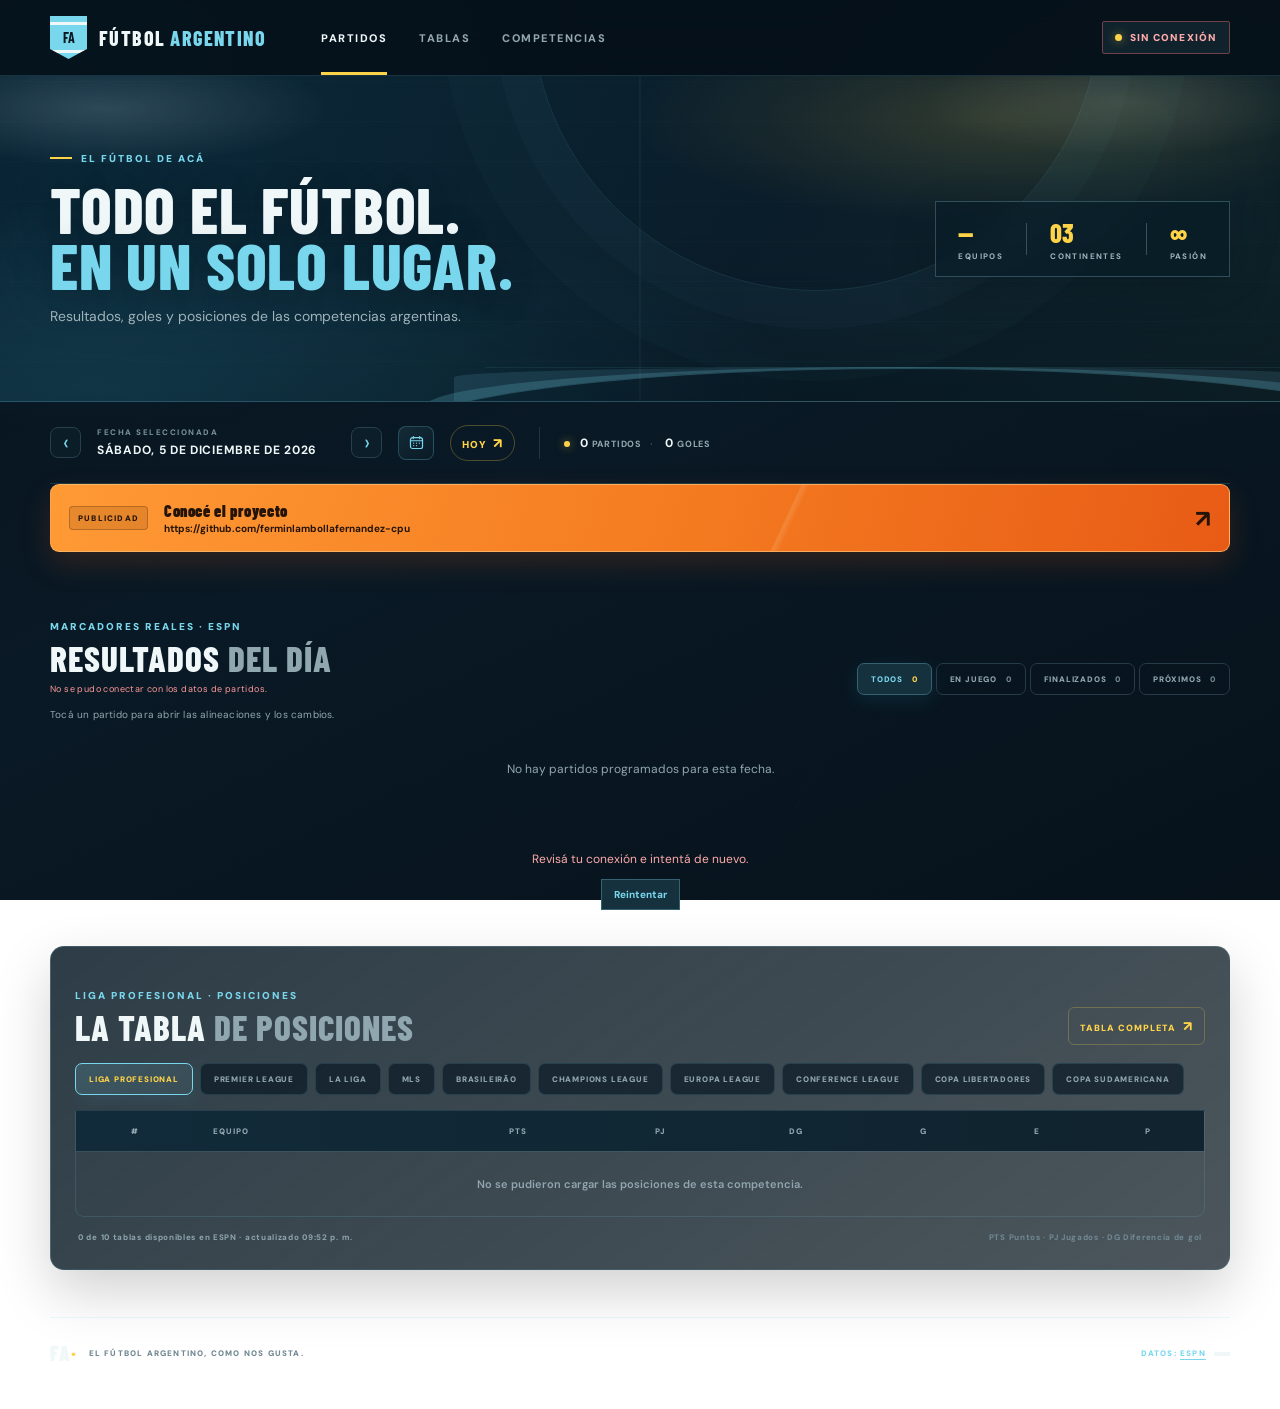
==== resultados-argentinos/index.html @ efbe7515 "Actualizar caché de las calificaciones" ====
<!doctype html>
<html lang="es">
<head>
  <meta charset="utf-8">
  <meta name="viewport" content="width=device-width, initial-scale=1">
  <meta name="theme-color" content="#07131d">
  <title>Fútbol Argentino — Resultados y tablas</title>
  <link rel="preconnect" href="https://fonts.googleapis.com">
  <link rel="preconnect" href="https://fonts.gstatic.com" crossorigin>
  <link href="https://fonts.googleapis.com/css2?family=Barlow+Condensed:wght@600;700;800;900&family=DM+Sans:wght@400;500;600;700;800&display=swap" rel="stylesheet">
  <link rel="stylesheet" href="style.css?v=player-names-changes-20261026">
</head>
<body>
  <header class="topbar">
    <a class="brand" href="#inicio" aria-label="Fútbol Argentino, inicio">
      <span class="brand-mark"><i></i><b>FA</b><i></i></span>
      <span class="brand-name">FÚTBOL<span>ARGENTINO</span></span>
    </a>
    <nav class="main-nav" aria-label="Navegación principal">
      <a class="nav-link active" href="#resultados">PARTIDOS</a>
      <a class="nav-link" href="#tablas">TABLAS</a>
      <a class="nav-link" href="#ligas">COMPETENCIAS</a>
    </nav>
    <div class="live-pill"><span class="live-dot"></span> CARGANDO DATOS</div>
  </header>

  <main id="inicio">
    <section class="hero">
      <div class="hero-copy">
        <div class="eyebrow"><span class="eyebrow-line"></span> EL FÚTBOL DE ACÁ</div>
        <h1>Todo el fútbol.<br><em>En un solo lugar.</em></h1>
        <p>Resultados, goles y posiciones de las competencias argentinas.</p>
      </div>
      <div class="hero-stats">
        <div><strong id="teamCount">—</strong><span>EQUIPOS</span></div><i></i><div><strong>03</strong><span>CONTINENTES</span></div><i></i><div><strong>∞</strong><span>PASIÓN</span></div>
      </div>
      <div class="hero-sun"></div>
    </section>

    <div class="content-wrap">
      <section class="datebar" aria-label="Elegir fecha">
        <button class="date-arrow" id="prevDate" aria-label="Día anterior">‹</button>
        <div class="date-center"><span class="date-label">FECHA SELECCIONADA</span><strong id="selectedDate">SÁBADO, 24 DE OCTUBRE</strong></div>
        <button class="date-arrow" id="nextDate" aria-label="Día siguiente">›</button>
        <label class="calendar-control" title="Elegir una fecha">
          <svg viewBox="0 0 24 24" aria-hidden="true"><rect x="3.5" y="5" width="17" height="15.5" rx="3"></rect><path d="M7.5 3.5v3M16.5 3.5v3M3.5 9.5h17"></path><path d="M8 13h.01M12 13h.01M16 13h.01M8 16.5h.01M12 16.5h.01"></path></svg>
          <input id="datePicker" type="date" aria-label="Ir a una fecha">
        </label>
        <button class="today-button" id="todayButton">HOY <span>↗</span></button>
        <div class="date-divider"></div>
        <div class="date-summary"><span class="live-dot"></span><strong id="dayMatches">—</strong> PARTIDOS <span class="summary-sep">·</span> <strong id="dayGoals">—</strong> GOLES</div>
      </section>

      <a class="github-ad" href="https://github.com/ferminlambollafernandez-cpu" target="_blank" rel="noopener noreferrer" aria-label="Visitar GitHub de ferminlambollafernandez-cpu">
        <span class="github-ad-label">PUBLICIDAD</span>
        <span class="github-ad-copy"><strong>Conocé el proyecto</strong><span>https://github.com/ferminlambollafernandez-cpu</span></span>
        <span class="github-ad-arrow" aria-hidden="true">↗</span>
      </a>

      <section id="resultados" class="section-block">
        <div class="section-heading">
          <div><span class="section-kicker" id="competitionLabel">MARCADORES REALES · ESPN</span><h2>RESULTADOS <span>DEL DÍA</span></h2><span class="feed-status" id="feedStatus" role="status">Conectando con ESPN…</span></div>
          <div class="filter-tabs" role="group" aria-label="Filtrar partidos">
            <button class="filter active" data-filter="all">TODOS <span>0</span></button>
            <button class="filter" data-filter="live">EN JUEGO <span>0</span></button>
            <button class="filter" data-filter="finished">FINALIZADOS <span>0</span></button>
            <button class="filter" data-filter="upcoming">PRÓXIMOS <span>0</span></button>
          </div>
        </div>
        <p class="match-hint">Tocá un partido para abrir las alineaciones y los cambios.</p>
        <div class="match-list" id="matchList" aria-live="polite"><div class="empty-state">Cargando partidos…</div></div>
      </section>

      <section class="table-section" id="tablas">
        <div class="table-title-row">
          <div><span class="section-kicker" id="tableCompetition">POSICIONES ACTUALES</span><h2>LA TABLA <span>DE POSICIONES</span></h2></div>
          <a class="all-table-link" href="#tablaCompleta">TABLA COMPLETA <span>↗</span></a>
        </div>
        <div class="standings-competitions" id="standingsCompetitions" role="tablist" aria-label="Elegir competencia"></div>
        <div class="table-tabs" id="standingsTabs" role="tablist" aria-label="Tabla de posiciones"></div>
        <div class="table-scroll" id="tablaCompleta">
          <table>
            <thead><tr><th class="position-col">#</th><th class="club-col">EQUIPO</th><th>PTS</th><th>PJ</th><th>DG</th><th>G</th><th>E</th><th>P</th></tr></thead>
            <tbody id="standingsBody"></tbody>
          </table>
        </div>
        <div class="table-legend"><span id="tableStatus">Cargando tabla…</span><span>PTS Puntos · PJ Jugados · DG Diferencia de gol</span></div>
      </section>
      <footer><span class="footer-brand">FA<span>·</span></span><span>EL FÚTBOL ARGENTINO, COMO NOS GUSTA.</span><span class="footer-right">DATOS: <a href="https://www.espn.com/soccer/" target="_blank" rel="noopener">ESPN</a> <i></i></span></footer>
    </div>
  </main>
  <script src="app.js?v=player-rating-one-decimal-20261026"></script>
</body>
</html>
---- resultados-argentinos/style.css ----
:root{--navy:#07131d;--panel:#0e1d29;--panel2:#102332;--line:#203544;--sky:#79d7ed;--blue:#30b4d4;--yellow:#ffd348;--white:#eff7f8;--muted:#91a6af;--green:#9de05e}
*{box-sizing:border-box}html{scroll-behavior:smooth}body{margin:0;background:var(--navy);color:var(--white);font-family:'DM Sans',sans-serif;font-size:14px}button,a{font:inherit}button{color:inherit}.topbar{height:76px;padding:0 max(calc((100vw - 1180px)/2),32px);display:flex;align-items:center;gap:55px;border-bottom:1px solid rgba(166,219,230,.13);background:#081720;position:sticky;top:0;z-index:10}.brand{display:flex;align-items:center;gap:12px;text-decoration:none;color:inherit}.brand-mark{width:37px;height:43px;display:flex;flex-direction:column;align-items:center;justify-content:space-evenly;clip-path:polygon(0 0,100% 0,100% 77%,50% 100%,0 77%);background:var(--sky);color:#081720;font-family:'Barlow Condensed',sans-serif;font-size:14px;font-weight:900}.brand-mark i{height:3px;width:100%;background:var(--white)}.brand-mark b{line-height:12px}.brand-name{font-family:'Barlow Condensed',sans-serif;font-weight:800;font-size:20px;letter-spacing:1.4px}.brand-name span{color:var(--sky);margin-left:5px}.main-nav{display:flex;height:100%;align-items:stretch;gap:32px}.nav-link{display:flex;align-items:center;text-decoration:none;color:#94a7af;font-weight:800;font-size:11px;letter-spacing:1.5px;position:relative}.nav-link.active,.nav-link:hover{color:var(--white)}.nav-link.active:after{content:"";position:absolute;bottom:0;left:0;right:0;height:3px;background:var(--yellow)}.live-pill{margin-left:auto;border:1px solid #344959;background:#10232d;padding:9px 12px;border-radius:2px;font-size:10px;font-weight:900;letter-spacing:1.1px;color:#d9e5e8;cursor:pointer;display:flex;gap:8px;align-items:center}.live-pill[aria-pressed=true]{border-color:var(--yellow);color:var(--yellow)}.live-dot{width:7px;height:7px;display:inline-block;border-radius:50%;background:var(--yellow);box-shadow:0 0 10px #ffd34888;animation:pulse 1.8s infinite}@keyframes pulse{50%{opacity:.45}}
.hero{min-height:294px;padding:52px max(calc((100vw - 1180px)/2),32px);position:relative;overflow:hidden;background:linear-gradient(103deg,#0c2635 0%,#0a1b27 59%,#112c35 100%);display:flex;align-items:center;justify-content:space-between;border-bottom:1px solid #1c3947}.hero:before{content:"";position:absolute;inset:0;background:repeating-linear-gradient(0deg,transparent 0 45px,rgba(137,206,220,.035) 46px),linear-gradient(90deg,transparent 68%,rgba(95,191,213,.06) 68.1%,transparent 68.3%);pointer-events:none}.hero-copy,.hero-stats{position:relative;z-index:1}.eyebrow,.section-kicker{font-size:10px;font-weight:900;letter-spacing:2px;color:var(--sky)}.eyebrow{display:flex;align-items:center;gap:9px}.eyebrow-line{height:2px;width:22px;background:var(--yellow)}h1{font-family:'Barlow Condensed',sans-serif;text-transform:uppercase;letter-spacing:.5px;line-height:.88;margin:16px 0 14px;font-size:58px;font-weight:800}h1 em{font-style:normal;color:var(--sky)}.hero-copy p{color:#9fb2ba;margin:0;font-size:13px}.hero-stats{display:flex;align-items:center;gap:23px;padding:15px 22px;border:1px solid #36515d;background:#0b202a99}.hero-stats div{display:flex;flex-direction:column;gap:3px}.hero-stats strong{font:800 26px 'Barlow Condensed',sans-serif;color:var(--yellow)}.hero-stats span{font-size:8px;letter-spacing:1.4px;color:#9db2bb;font-weight:800}.hero-stats>i{height:32px;width:1px;background:#37505a}.hero-sun{position:absolute;border:1px solid #6dc4d022;border-radius:50%;width:470px;height:470px;right:22%;top:-296px;box-shadow:0 0 0 30px #6dc4d008,0 0 0 75px #6dc4d006}
.content-wrap{max-width:1180px;margin:0 auto;padding:0 0 20px}.datebar{height:82px;display:flex;align-items:center;border-bottom:1px solid var(--line);gap:16px}.date-arrow{border:1px solid #28404d;background:#0d202a;width:31px;height:31px;color:var(--sky);font-size:22px;line-height:20px;cursor:pointer}.date-center{display:flex;flex-direction:column;gap:5px;min-width:238px}.date-label{font-size:8px;color:#78919b;letter-spacing:1.5px;font-weight:800}.date-center strong{font-size:12px;letter-spacing:.7px}.today-button{border:0;color:var(--yellow);background:transparent;font-size:10px;font-weight:900;letter-spacing:1px;cursor:pointer}.today-button span{font-size:14px;margin-left:3px}.date-divider{height:32px;width:1px;background:var(--line);margin:0 8px}.date-summary{font-size:9px;color:#91a6af;letter-spacing:.8px;font-weight:800}.date-summary strong{color:var(--white);font-size:12px;margin-left:5px}.date-summary .live-dot{width:6px;height:6px;margin-right:5px}.summary-sep{color:#45606b;margin:0 5px}.section-block{padding-top:40px}.section-heading,.table-title-row{display:flex;align-items:flex-end;justify-content:space-between;margin-bottom:22px}.section-heading h2,.table-title-row h2{font:800 31px/.95 'Barlow Condensed',sans-serif;letter-spacing:.6px;margin:8px 0 0}.section-heading h2 span,.table-title-row h2 span{color:#91a7b0}.filter-tabs{display:flex;gap:4px}.filter{border:1px solid #263b47;background:transparent;color:#91a6af;padding:9px 11px;font-size:8px;font-weight:900;letter-spacing:.8px;cursor:pointer}.filter span{margin-left:6px;color:#718792}.filter.active{background:#15313e;border-color:#356171;color:var(--sky)}.filter.active span{color:var(--yellow)}.league-heading{height:57px;padding:0 18px;background:#12303c;border:1px solid #234b59;display:flex;align-items:center;gap:12px}.league-icon{font-size:20px}.league-heading div{display:flex;flex-direction:column;gap:3px}.league-heading strong{font:800 16px 'Barlow Condensed',sans-serif;letter-spacing:1.4px}.league-heading small{font-size:8px;color:#98b2bb;letter-spacing:1px;font-weight:800}.league-heading>a,.all-table-link{margin-left:auto;text-decoration:none;color:var(--yellow);font-size:9px;font-weight:900;letter-spacing:1px}.league-heading>a span,.all-table-link span{font-size:14px;margin-left:4px}.match-list{border:1px solid var(--line);border-top:0}.match-row{min-height:83px;background:#0c1b25;display:grid;grid-template-columns:104px 1fr 94px 1fr 145px;align-items:center;border-top:1px solid #1c303c;padding:0 20px;transition:background .2s}.match-row:first-child{border-top:0}.match-row:hover{background:#112531}.match-row[hidden]{display:none}.match-time{font-size:9px;letter-spacing:1px;font-weight:900;color:#9aadb4}.match-time.finished{color:var(--yellow)}.match-state{display:flex;align-items:center;gap:7px}.match-state .live-dot{width:6px;height:6px}.team{display:flex;align-items:center;gap:11px;font-weight:700;font-size:14px}.team.home{justify-content:flex-end}.team.away{justify-content:flex-start}.team-name{white-space:nowrap}.crest{--crest:#4ba6ce;width:30px;height:32px;flex:0 0 30px;display:grid;place-items:center;clip-path:polygon(8% 0,92% 0,100% 73%,50% 100%,0 73%);background:var(--crest);color:white;font:900 10px 'Barlow Condensed',sans-serif;text-shadow:0 1px 2px #0008;border:0}.score{display:flex;justify-content:center;align-items:center;gap:9px;font:800 22px 'Barlow Condensed',sans-serif;white-space:nowrap}.score .dash{font-size:16px;color:#75909b}.goals{display:flex;justify-content:space-between;gap:10px;grid-column:2/5;margin-top:-17px;padding:0 38px;color:#91a7b0;font-size:10px}.goals span{max-width:48%;white-space:nowrap;overflow:hidden;text-overflow:ellipsis}.goals span:last-child{text-align:right}.goals b{color:var(--yellow);margin-right:4px}.match-row{grid-template-rows:52px 20px}.match-time{grid-row:1/3}.team.home,.score,.team.away{grid-row:1}.goals{grid-row:2}.table-section{padding-top:53px}.table-title-row{margin-bottom:18px}.table-title-row h2{font-size:31px}.table-tabs{display:flex;border-bottom:1px solid #28404b;margin-bottom:0}.table-tab{border:0;border-bottom:2px solid transparent;background:transparent;padding:13px 20px 12px;color:#8ea4ad;font-size:9px;font-weight:900;letter-spacing:1.2px;cursor:pointer}.table-tab.active{color:var(--yellow);border-color:var(--yellow)}.table-scroll{overflow-x:auto;border:1px solid var(--line);border-top:0}table{border-collapse:collapse;width:100%;min-width:620px}thead{background:#112431}th{font-size:8px;color:#91a5ae;letter-spacing:1px;text-align:center;padding:13px 12px;font-weight:900}th.club-col{text-align:left;padding-left:18px}td{height:44px;border-top:1px solid #1b303b;text-align:center;color:#9cb0b8;font-size:11px;font-weight:600}td.position{width:43px;font:800 14px 'Barlow Condensed',sans-serif;color:#0b1a20;background:var(--sky)}tr:nth-child(n+5) td.position{background:#183340;color:var(--sky)}td.club{text-align:left;color:var(--white);font-size:12px;font-weight:700}td.points{color:var(--white);font-weight:900}.club-wrap{display:flex;align-items:center;gap:11px}.club-crest{width:25px;height:26px;clip-path:polygon(8% 0,92% 0,100% 73%,50% 100%,0 73%);display:grid;place-items:center;font:900 9px 'Barlow Condensed',sans-serif;color:white}.table-legend{padding:13px 3px 0;display:flex;justify-content:space-between;color:#718993;font-size:8px;letter-spacing:.7px;font-weight:800}.table-legend span{display:flex;align-items:center;gap:7px}.legend-blue{width:8px;height:8px;background:var(--sky);display:inline-block}footer{margin-top:47px;height:72px;border-top:1px solid var(--line);display:flex;align-items:center;gap:11px;color:#718993;font-size:8px;font-weight:900;letter-spacing:1.2px}.footer-brand{font:900 20px 'Barlow Condensed',sans-serif;color:var(--white)}.footer-brand span{color:var(--yellow)}.footer-right{margin-left:auto;color:var(--sky)}.footer-right i{display:inline-block;background:var(--white);width:16px;height:4px;margin-left:5px;vertical-align:middle}
@media(max-width:1240px){.content-wrap{margin:0 32px}.topbar{padding:0 32px}}@media(max-width:700px){.topbar{height:62px;padding:0 18px;gap:17px}.brand-name{font-size:16px}.brand-mark{width:31px;height:37px}.main-nav{gap:12px}.nav-link{font-size:8px;letter-spacing:.7px}.live-pill{font-size:0;padding:10px}.live-pill .live-dot{width:8px;height:8px}.hero{padding:38px 20px;min-height:240px}.hero-stats{display:none}h1{font-size:49px}.content-wrap{margin:0 16px}.datebar{height:70px;gap:9px}.date-center{min-width:0;flex:1}.date-center strong{font-size:10px}.date-divider{margin:0 2px}.date-summary{font-size:0}.date-summary strong{font-size:11px}.date-summary .summary-sep{font-size:10px}.date-summary .live-dot{display:none}.section-block{padding-top:30px}.section-heading,.table-title-row{align-items:flex-start;flex-direction:column;gap:15px}.section-heading h2,.table-title-row h2{font-size:28px}.filter-tabs{width:100%}.filter{flex:1;padding:9px 5px;font-size:7px}.match-row{padding:0 10px;grid-template-columns:48px minmax(0,1fr) 60px minmax(0,1fr);min-height:78px;grid-template-rows:50px 20px}.match-time{font-size:7px;letter-spacing:.2px}.team{gap:5px;font-size:10px}.team.home{grid-column:2}.score{grid-column:3;font-size:19px;gap:5px}.team.away{grid-column:4}.crest{width:25px;height:27px;flex-basis:25px;font-size:8px}.team-name{white-space:normal;line-height:1.05}.team.home .team-name{text-align:right}.goals{grid-column:2/5;padding:0 25px;font-size:8px;gap:4px}.goals span{max-width:49%}.table-section{padding-top:38px}.table-title-row{gap:13px}.all-table-link{margin-left:0}.table-tab{padding:12px 12px 10px;font-size:8px}.table-legend{line-height:1.6;gap:12px}.table-legend span:last-child{max-width:52%;text-align:right;justify-content:flex-end}footer{margin-top:35px}.footer-right{font-size:7px}}
.feed-status{display:block;color:#829aa4;font-size:9px;margin-top:8px;letter-spacing:.4px}.feed-status[data-state=ok]{color:var(--green)}.feed-status[data-state=error]{color:#ff9999}.feed-status[data-state=loading]{color:var(--sky)}.match-row.is-live{box-shadow:inset 3px 0 var(--yellow)}.team-logo{width:30px;height:30px;object-fit:contain;flex:0 0 30px}.team-logo.fallback{display:grid;place-items:center;clip-path:polygon(8% 0,92% 0,100% 73%,50% 100%,0 73%);background:#244b60;color:#fff;font:900 10px 'Barlow Condensed',sans-serif}.empty-state{padding:28px;text-align:center;color:#91a6af;font-size:12px}.empty-state.error{color:#ffaaaa}.empty-state button{margin:12px 0 0;padding:8px 12px;background:#15313e;border:1px solid #356171;color:var(--sky);font-size:10px;font-weight:800;cursor:pointer}.goal-empty{color:#637b85;font-style:italic}.footer-right a{color:inherit;text-decoration:underline;text-underline-offset:3px}.table-legend span:first-child{color:#8ea4ad}
.club-logo{width:25px;height:26px;object-fit:contain;flex:0 0 25px}.club-crest{flex:0 0 25px}.team-logo.fallback[src=""]{visibility:hidden}.live-pill.is-error{border-color:#70404b;color:#ffaaaa}.live-pill.is-loading{color:var(--sky)}.empty-table{text-align:center;padding:25px;color:#91a6af}
.match-list{display:flex;flex-direction:column;gap:16px;border:0}.competition-group{border:1px solid var(--line);background:#0c1b25}.competition-group .league-heading{border:0;border-bottom:1px solid #234b59}.competition-matches{border:0}.competition-matches .match-row{border-top:1px solid #1c303c}.competition-matches .match-row:first-child{border-top:0}.competition-matches .empty-state{padding:20px;background:#0c1b25}.club-wrap>span:last-child{white-space:nowrap}
@media(max-width:700px){.filter-tabs{display:grid;grid-template-columns:repeat(2,1fr)}.filter{font-size:8px}.feed-status{font-size:8px}.team-logo{width:24px;height:24px;flex-basis:24px}.empty-state{padding:22px 12px}}

/* Cancha nocturna: luces celestes, detalle de campo y paneles más claros */
body{background:radial-gradient(ellipse at 7% 7%,rgba(58,177,218,.17),transparent 31%),radial-gradient(ellipse at 94% 18%,rgba(255,211,72,.09),transparent 25%),linear-gradient(155deg,#07131d 0%,#091925 48%,#07121b 100%);background-attachment:fixed}
body:before{content:"";position:fixed;inset:0;z-index:0;pointer-events:none;opacity:.28;background:repeating-linear-gradient(90deg,transparent 0 79px,rgba(121,215,237,.045) 80px),linear-gradient(120deg,transparent 0 70%,rgba(121,215,237,.05) 70.1%,transparent 70.35%)}
.topbar,main{position:relative;z-index:1}.topbar{background:rgba(5,17,26,.88);backdrop-filter:blur(18px);border-bottom-color:rgba(121,215,237,.17)}
.hero{min-height:326px;background:radial-gradient(ellipse at 78% 13%,rgba(255,211,72,.15),transparent 26%),radial-gradient(ellipse at 8% 96%,rgba(72,193,225,.2),transparent 42%),linear-gradient(110deg,#0b2a3b 0%,#0a1d2a 58%,#10252c 100%);border-bottom:1px solid rgba(121,215,237,.26);box-shadow:inset 0 -80px 100px rgba(5,14,21,.3)}
.hero:before{opacity:.92;background:radial-gradient(ellipse at 8% 10%,rgba(238,250,255,.17),transparent 14%),radial-gradient(ellipse at 88% 8%,rgba(255,249,220,.12),transparent 13%),repeating-linear-gradient(0deg,transparent 0 39px,rgba(196,236,245,.035) 40px),linear-gradient(90deg,transparent 49.9%,rgba(176,224,232,.08) 50%,transparent 50.1%)}
.hero:after{content:"";position:absolute;left:31%;right:-10%;height:175px;bottom:-144px;border:1px solid rgba(121,215,237,.25);border-radius:50% 50% 0 0/38% 38% 0 0;box-shadow:0 -28px 0 -27px rgba(121,215,237,.19),0 -58px 0 -57px rgba(121,215,237,.12),0 -89px 0 -88px rgba(121,215,237,.08);pointer-events:none}
.hero-sun{right:14%;top:-355px;width:570px;height:570px;border-color:rgba(121,215,237,.12);box-shadow:0 0 0 38px rgba(121,215,237,.025),0 0 0 90px rgba(121,215,237,.018)}
h1{font-size:64px;letter-spacing:.8px;text-shadow:0 8px 38px rgba(0,0,0,.28)}.hero-copy p{font-size:14px;max-width:440px}.hero-stats{border-color:rgba(150,218,232,.26);background:rgba(8,28,39,.65);backdrop-filter:blur(12px);box-shadow:0 15px 45px rgba(0,0,0,.16)}
.datebar{border-bottom-color:rgba(121,215,237,.17)}.date-arrow{border-radius:8px;background:rgba(13,32,42,.8);transition:transform .2s,border-color .2s,background .2s}.date-arrow:hover{transform:translateY(-2px);border-color:var(--sky);background:#15313e}.today-button{border:1px solid rgba(255,211,72,.28);border-radius:20px;padding:8px 11px;transition:background .2s}.today-button:hover{background:rgba(255,211,72,.1)}
.section-block,.table-section{scroll-margin-top:90px}.section-heading,.table-title-row{margin-bottom:20px}.section-heading h2,.table-title-row h2{font-size:35px;letter-spacing:1px}.feed-status{display:flex;align-items:center;gap:6px}.filter{border-radius:7px;padding:10px 13px;transition:color .2s,border-color .2s,background .2s}.filter:hover{color:var(--white);border-color:#527383}.filter.active{box-shadow:0 5px 20px rgba(48,180,212,.12)}
.match-list{gap:18px}.competition-group{overflow:hidden;border-radius:12px;border-color:rgba(121,215,237,.17);box-shadow:0 18px 48px rgba(0,0,0,.16)}.competition-group .league-heading{height:66px;background:linear-gradient(105deg,rgba(19,55,72,.98),rgba(13,37,49,.96));border-bottom-color:rgba(121,215,237,.18);padding-inline:20px}.league-icon{width:34px;height:34px;display:grid;place-items:center;border:1px solid rgba(121,215,237,.22);border-radius:9px;background:rgba(121,215,237,.08)}.league-heading strong{font-size:17px;letter-spacing:1.5px}.league-heading small{font-size:9px;letter-spacing:1.2px}.league-heading>a{border:1px solid rgba(255,211,72,.25);padding:8px 10px;border-radius:6px;transition:background .2s}.league-heading>a:hover{background:rgba(255,211,72,.1)}
.match-row{grid-template-columns:86px minmax(0,1fr) 82px minmax(0,1fr);padding:0 22px;background:linear-gradient(100deg,rgba(12,27,37,.98),rgba(13,29,40,.96));border-top-color:rgba(121,215,237,.1);transition:background .2s,transform .2s}.match-row:hover{background:linear-gradient(100deg,#112936,#102431);transform:translateY(-1px)}.match-row.is-live{background:linear-gradient(100deg,rgba(57,49,24,.46),rgba(13,29,40,.96));box-shadow:inset 3px 0 var(--yellow)}.team{min-width:0;font-size:14px;gap:12px}.team-name{white-space:normal;line-height:1.12}.team.home .team-name{text-align:right}.team.away .team-name{text-align:left}.team-logo{filter:drop-shadow(0 3px 5px rgba(0,0,0,.35))}.score{font-size:25px;gap:10px;text-shadow:0 3px 14px rgba(0,0,0,.35)}.match-time{font-size:9px;letter-spacing:.8px}.goals{padding-inline:38px;margin-top:-15px;font-size:10px}.goals b{font-weight:900}.competition-matches .match-row{border-top-color:rgba(121,215,237,.1)}
.table-section{margin-top:8px;padding:38px 24px 27px;border:1px solid rgba(121,215,237,.15);border-radius:14px;background:linear-gradient(145deg,rgba(11,29,40,.86),rgba(7,20,29,.72));box-shadow:0 22px 55px rgba(0,0,0,.18)}.table-title-row{margin-bottom:18px}.all-table-link{border:1px solid rgba(255,211,72,.25);border-radius:6px;padding:9px 11px}.table-tabs{overflow-x:auto;scrollbar-width:none}.table-tabs::-webkit-scrollbar{display:none}.table-tab{white-space:nowrap;border-radius:7px 7px 0 0}.table-scroll{border-radius:0 0 9px 9px;border-color:rgba(121,215,237,.14);box-shadow:inset 0 1px rgba(255,255,255,.02)}thead{background:linear-gradient(90deg,#112b3a,#10232e)}th{padding-top:15px;padding-bottom:15px}.table-scroll tbody tr{transition:background .15s}.table-scroll tbody tr:hover{background:rgba(121,215,237,.055)}td{border-top-color:rgba(121,215,237,.09)}td.position{background:linear-gradient(180deg,#83dff0,#61c9df)}tr:nth-child(n+5) td.position{background:#183746}.club-logo{filter:drop-shadow(0 2px 4px rgba(0,0,0,.32))}.table-legend{padding-top:15px}footer{border-top-color:rgba(121,215,237,.15)}
.date-arrow:focus-visible,.today-button:focus-visible,.filter:focus-visible,.table-tab:focus-visible,a:focus-visible{outline:2px solid var(--yellow);outline-offset:3px}
@media(max-width:700px){.hero{min-height:262px;padding:34px 20px}.hero:after{left:10%;right:-25%;height:145px;bottom:-122px}.hero-sun{right:-35%;top:-358px;width:480px;height:480px}h1{font-size:52px}.hero-copy p{font-size:12px;max-width:310px}.section-heading h2,.table-title-row h2{font-size:30px}.match-row{grid-template-columns:43px minmax(0,1fr) 55px minmax(0,1fr);padding:0 9px;grid-template-rows:48px 22px;min-height:74px}.team{gap:5px;font-size:10px}.team-logo{width:23px;height:23px;flex-basis:23px}.score{font-size:19px;gap:4px}.match-time{font-size:7px;letter-spacing:.1px}.goals{grid-column:2/5;padding:0 8px;margin-top:-12px;font-size:8px;gap:5px}.goals>span{max-width:50%;line-height:1.1}.competition-group .league-heading{height:59px;padding-inline:11px}.league-icon{width:30px;height:30px}.league-heading strong{font-size:14px}.league-heading small{font-size:7px;letter-spacing:.7px}.league-heading>a{font-size:7px;padding:7px}.table-section{padding:25px 11px 20px;margin-inline:-3px}.table-title-row{gap:12px}.all-table-link{font-size:8px}.table-tab{padding:12px 13px 10px;font-size:8px}.table-legend{font-size:7px}.table-legend span:last-child{max-width:52%;text-align:right;justify-content:flex-end}}
@media(prefers-reduced-motion:reduce){html{scroll-behavior:auto}*,*:before,*:after{animation-duration:.01ms!important;animation-iteration-count:1!important;transition-duration:.01ms!important}}

.standings-competitions{display:flex;gap:7px;overflow-x:auto;scrollbar-width:none;padding:0 0 10px;margin-bottom:5px}
.standings-competitions::-webkit-scrollbar{display:none}
.competition-tab{flex:0 0 auto;border:1px solid rgba(121,215,237,.15);border-radius:7px;background:rgba(10,27,38,.7);padding:10px 13px;color:#91a6af;font-size:8px;font-weight:900;letter-spacing:.8px;cursor:pointer;transition:color .2s,border-color .2s,background .2s}
.competition-tab:hover{color:var(--white);border-color:rgba(121,215,237,.42)}
.competition-tab.active{background:linear-gradient(135deg,rgba(121,215,237,.16),rgba(121,215,237,.07));border-color:var(--sky);color:var(--yellow);box-shadow:0 5px 20px rgba(48,180,212,.1)}

/* Acceso rápido para saltar directamente a una fecha */
.calendar-control{position:relative;display:grid;place-items:center;width:36px;height:34px;flex:0 0 36px;border:1px solid rgba(121,215,237,.24);border-radius:8px;background:linear-gradient(145deg,rgba(121,215,237,.1),rgba(10,27,38,.9));color:var(--sky);cursor:pointer;transition:transform .2s,border-color .2s,background .2s}
.calendar-control:hover{transform:translateY(-1px);border-color:var(--yellow);background:rgba(255,211,72,.1)}
.calendar-control svg{width:17px;height:17px;fill:none;stroke:currentColor;stroke-width:1.7;stroke-linecap:round;stroke-linejoin:round}
.calendar-control input{position:absolute;inset:0;width:100%;height:100%;opacity:0;cursor:pointer}
.calendar-control:focus-within{outline:2px solid var(--yellow);outline-offset:2px}
@media(max-width:700px){.calendar-control{width:32px;height:32px;flex-basis:32px}}
/* Detalle interactivo de cada partido */
.match-hint{margin:-7px 0 12px;color:var(--muted);font-size:10px;letter-spacing:.2px}
.match-row[data-match-id]{cursor:pointer}
.match-row[data-match-id]:focus-visible{outline:2px solid var(--sky);outline-offset:-3px}
.match-row.is-selected{background:#16313d;box-shadow:inset 3px 0 var(--yellow)}
.competition-group.has-details{display:grid;grid-template-columns:minmax(0,1.7fr) minmax(320px,.85fr)}
.competition-group.has-details .league-heading{grid-column:1/-1}
.competition-group.has-details .competition-matches{min-width:0;border-right:1px solid var(--line)}
.match-details{grid-column:2;grid-row:2;min-width:0;padding:16px;background:linear-gradient(145deg,#102b39,#0b1c27 72%);border-left:1px solid rgba(121,215,237,.12)}
.detail-heading{display:flex;align-items:flex-start;justify-content:space-between;gap:10px;padding-bottom:14px;border-bottom:1px solid var(--line)}
.detail-heading>div{min-width:0}
.detail-heading>div>span{color:var(--sky);font-size:8px;font-weight:900;letter-spacing:1.2px}
.detail-heading h3{margin:5px 0 0;font-size:15px;line-height:1.25}
.detail-heading h3 b{color:var(--yellow);font-size:10px}
.detail-close{width:27px;height:27px;flex:0 0 27px;border:1px solid var(--line);border-radius:50%;background:#10232f;color:var(--muted);font-size:18px;cursor:pointer}
.detail-close:hover{color:var(--white);border-color:var(--sky)}
.detail-section{padding-top:15px}
.detail-section+.detail-section{margin-top:14px;border-top:1px solid var(--line)}
.detail-section-title{display:flex;align-items:center;justify-content:space-between;gap:8px;margin-bottom:10px}
.detail-section-title h4{margin:0;color:var(--white);font-size:9px;font-weight:900;letter-spacing:1.2px}
.detail-section-title>span{color:var(--muted);font-size:8px;font-weight:900;letter-spacing:.7px}
.detail-section-title>span.confirmed{color:var(--green)}
.lineup-teams{display:grid;grid-template-columns:1fr 1fr;gap:10px}
.lineup-side{min-width:0}
.lineup-side h5{overflow:hidden;margin:0 0 7px;color:var(--sky);font-size:9px;text-overflow:ellipsis;white-space:nowrap}
.lineup-side ol,.substitution-list{list-style:none;margin:0;padding:0}
.lineup-side li{display:flex;align-items:flex-start;gap:5px;min-height:23px;border-top:1px solid rgba(145,166,175,.1);padding:4px 0;color:var(--white);font-size:8px;line-height:1.15}
.lineup-side li>b{width:15px;flex:0 0 15px;color:var(--yellow);font-size:8px;text-align:right}
.lineup-side li>span{min-width:0;overflow:hidden;text-overflow:ellipsis;white-space:nowrap}
.lineup-side li small{display:block;overflow:hidden;color:var(--muted);font-size:7px;text-overflow:ellipsis;white-space:nowrap}
.detail-note{padding:12px;border:1px solid rgba(145,166,175,.12);background:rgba(4,15,22,.35);color:var(--muted);font-size:10px;line-height:1.5}
.substitution-list li{display:grid;grid-template-columns:48px minmax(0,1fr);gap:8px;padding:8px 0;border-top:1px solid rgba(145,166,175,.1);color:#c4d2d6;font-size:9px;line-height:1.4}
.substitution-list li b{color:var(--yellow);font-size:8px;letter-spacing:.4px}
@media(max-width:1050px){.competition-group.has-details{display:flex;flex-direction:column}.competition-group.has-details .competition-matches{border-right:0}.match-details{order:3;border-top:1px solid var(--line);border-left:0}}
@media(max-width:700px){.match-hint{font-size:9px}.match-details{padding:13px}.detail-heading h3{font-size:13px}.lineup-side li{font-size:8px}}
/* Banner promocional de GitHub */
.github-ad{position:relative;display:flex;align-items:center;gap:16px;min-height:68px;margin:0 0 24px;padding:12px 18px;overflow:hidden;border:1px solid rgba(255,190,115,.72);border-radius:9px;background:linear-gradient(105deg,#ff9a35 0%,#f47a20 55%,#e85b16 100%);box-shadow:0 12px 30px rgba(226,91,22,.18);color:#241307;text-decoration:none}
.github-ad:before{content:"";position:absolute;inset:0;pointer-events:none;background:linear-gradient(115deg,transparent 0 62%,rgba(255,236,202,.15) 62.2%,transparent 62.8%)}
.github-ad-label{position:relative;flex:0 0 auto;padding:6px 8px;border:1px solid rgba(43,23,8,.25);border-radius:4px;background:rgba(59,28,6,.12);font-size:8px;font-weight:900;letter-spacing:1.2px}
.github-ad-copy{position:relative;display:flex;min-width:0;flex-direction:column;gap:2px}
.github-ad-copy strong{font-family:'Barlow Condensed',sans-serif;font-size:16px;font-weight:900;letter-spacing:.6px}
.github-ad-copy span{overflow:hidden;font-size:10px;font-weight:700;text-overflow:ellipsis;white-space:nowrap}
.github-ad-arrow{position:relative;margin-left:auto;font-size:24px;font-weight:800}
.github-ad:hover{filter:brightness(1.06);transform:translateY(-1px)}
.github-ad:focus-visible{outline:3px solid var(--sky);outline-offset:3px}
@media(max-width:700px){.github-ad{gap:9px;min-height:58px;margin-bottom:18px;padding:10px}.github-ad-label{padding:5px;font-size:7px}.github-ad-copy strong{font-size:14px}.github-ad-copy span{font-size:8px}.github-ad-arrow{font-size:20px}}
/* Ficha de equipo: próximos partidos y plantel */
.team-profile-panel{padding:14px}
.team-profile-actions{display:flex;align-items:center;justify-content:space-between;margin-bottom:12px}
.team-profile-back{border:0;background:transparent;color:var(--sky);font-size:8px;font-weight:900;letter-spacing:1px;cursor:pointer}
.team-profile-back:hover{color:var(--yellow)}
.team-profile-identity{display:flex;align-items:center;gap:13px;padding:4px 0 17px}
.team-profile-logo,.team-profile-logo-fallback{width:48px;height:48px;flex:0 0 48px;object-fit:contain}
.team-profile-logo-fallback{display:grid;place-items:center;border-radius:12px;background:#123544;color:var(--sky);font:900 14px 'Barlow Condensed',sans-serif}
.team-profile-identity small{color:var(--sky);font-size:7px;font-weight:900;letter-spacing:1.1px}
.team-profile-identity h3{margin:4px 0 0;color:var(--white);font-size:17px;line-height:1.1}
.team-profile-tabs{display:flex;border-bottom:1px solid var(--line)}
.team-profile-tab{flex:1;border:0;border-bottom:2px solid transparent;background:transparent;padding:11px 7px 9px;color:var(--muted);font-size:8px;font-weight:900;letter-spacing:1px;cursor:pointer}
.team-profile-tab.active{border-color:var(--yellow);color:var(--yellow)}
.team-profile-tab:hover{color:var(--white)}
.team-profile-content{max-height:min(68vh,760px);overflow:auto;padding:15px 1px 2px;overscroll-behavior:contain}
.team-profile-section-title{display:flex;align-items:center;justify-content:space-between;gap:8px;margin:0 0 11px}
.team-profile-section-title h4{margin:0;color:var(--white);font-size:9px;font-weight:900;letter-spacing:1px}
.team-profile-section-title span{color:var(--muted);font-size:7px;font-weight:800;letter-spacing:.6px}
.team-fixture-table{border:1px solid rgba(121,215,237,.15);background:rgba(4,15,22,.32)}
.team-fixture-heading,.team-fixture-row{display:grid;grid-template-columns:43px 28px minmax(0,1fr) 48px;align-items:center;gap:5px;padding:9px 7px}
.team-fixture-heading{border-bottom:1px solid var(--line);color:var(--muted);font-size:7px;font-weight:900;letter-spacing:.6px}
.team-fixture-heading span:last-child,.team-fixture-row time{text-align:right}
.team-fixture-row{min-height:42px;border-top:1px solid rgba(145,166,175,.11);color:#c1d0d5;font-size:8px}
.team-fixture-row:first-of-type{border-top:0}
.fixture-venue{color:var(--sky);font-size:9px;text-align:center}
.fixture-opponent{display:flex;align-items:center;gap:6px;min-width:0}
.fixture-opponent img,.fixture-crest{width:21px;height:21px;flex:0 0 21px;object-fit:contain}
.fixture-crest{display:grid;place-items:center;clip-path:polygon(8% 0,92% 0,100% 73%,50% 100%,0 73%);background:#245061;color:var(--white);font:800 7px 'Barlow Condensed',sans-serif}
.fixture-opponent strong{overflow:hidden;color:var(--white);font-size:8px;text-overflow:ellipsis;white-space:nowrap}
.team-fixture-row time{color:var(--muted);font-size:8px;white-space:nowrap}
.team-roster-summary{margin-bottom:12px;padding:9px 10px;border:1px solid rgba(121,215,237,.16);background:rgba(121,215,237,.06);color:var(--muted);font-size:8px;font-weight:900;letter-spacing:.7px}
.team-roster-summary strong{margin-right:4px;color:var(--yellow);font:900 17px 'Barlow Condensed',sans-serif}
.roster-position-group{margin-top:13px}
.roster-position-group h4{display:flex;align-items:center;justify-content:space-between;margin:0;padding:7px 8px;border-bottom:1px solid var(--line);color:var(--sky);font-size:8px;font-weight:900;letter-spacing:1px}
.roster-position-group h4 span{color:var(--yellow)}
.roster-position-group ul{list-style:none;margin:0;padding:0}
.roster-position-group li{display:flex;align-items:center;gap:9px;min-height:39px;padding:6px 8px;border-bottom:1px solid rgba(145,166,175,.1)}
.roster-position-group li>b{width:26px;flex:0 0 26px;color:var(--yellow);font:800 11px 'Barlow Condensed',sans-serif;text-align:center}
.roster-position-group li span{display:flex;min-width:0;flex-direction:column;gap:2px}
.roster-position-group li strong{overflow:hidden;color:var(--white);font-size:9px;text-overflow:ellipsis;white-space:nowrap}
.roster-position-group li small{color:var(--muted);font-size:7px}
.team-profile-link,.lineup-team-link{padding:0;border:0;background:transparent;color:inherit;font:inherit;text-align:inherit;cursor:pointer}
.team-profile-link:hover,.lineup-team-link:hover{color:var(--yellow);text-decoration:underline;text-underline-offset:3px}
.team-profile-link:focus-visible,.lineup-team-link:focus-visible{outline:2px solid var(--sky);outline-offset:2px}
.lineup-team-link{color:var(--sky);font-size:inherit;font-weight:inherit}
@media(max-width:700px){.team-profile-panel{padding:12px}.team-profile-identity{padding-bottom:13px}.team-profile-logo,.team-profile-logo-fallback{width:42px;height:42px;flex-basis:42px}.team-profile-identity h3{font-size:15px}.team-fixture-heading,.team-fixture-row{grid-template-columns:40px 25px minmax(0,1fr) 43px;gap:4px;padding-right:6px;padding-left:6px}.team-fixture-heading{font-size:6px}.fixture-opponent strong{font-size:7px}.team-fixture-row time{font-size:7px}}
.team-profile-updated{display:block;margin-top:4px;color:var(--muted);font-size:7px;font-weight:800;letter-spacing:.45px}

.match-row.is-followed{box-shadow:inset 3px 0 var(--yellow)}
.match-tools{display:flex;gap:7px;margin-top:13px}
.match-tools button{min-height:30px;padding:6px 9px;border:1px solid var(--line);border-radius:7px;background:#0d202b;color:var(--muted);font-size:8px;font-weight:900;letter-spacing:.6px;cursor:pointer}
.match-tools button:hover,.match-tools button.active{border-color:rgba(255,211,72,.65);color:var(--yellow);background:rgba(255,211,72,.08)}
.alerts-button.active{border-color:rgba(121,215,237,.45)!important;color:var(--sky)!important}
.alert-limit-note{margin:7px 0 0;color:var(--muted);font-size:8px;line-height:1.4}
.stats-head,.stats-row{display:grid;grid-template-columns:minmax(65px,1fr) minmax(45px,1fr) minmax(45px,1fr);gap:6px;align-items:center}
.stats-head{margin:0 0 5px;color:var(--muted);font-size:7px;text-align:center}
.stats-head b{overflow:hidden;text-overflow:ellipsis;white-space:nowrap}
.stats-row{padding:6px 0;border-top:1px solid rgba(145,166,175,.1);font-size:8px}
.stats-row>span{color:var(--muted)}
.stats-row>strong{text-align:center;color:var(--white)}
.team-form-guide{display:flex;align-items:center;justify-content:space-between;gap:10px;margin:0 0 12px;padding:9px;border:1px solid rgba(121,215,237,.14);border-radius:8px;background:rgba(4,15,22,.28)}
.team-form-guide h4{margin:0;color:var(--muted);font-size:8px;letter-spacing:.8px}
.team-form-guide>div{display:flex;gap:5px}
.form-result{display:grid;width:21px;height:21px;place-items:center;border-radius:50%;font-size:9px;font-weight:900}
.form-g{background:rgba(157,224,94,.15);color:var(--green)}
.form-e{background:rgba(255,211,72,.14);color:var(--yellow)}
.form-p{background:rgba(255,106,106,.14);color:#ff8585}
@media(max-width:440px){.match-tools button{font-size:7px;padding:6px}}

.rating-sides{display:grid;grid-template-columns:1fr 1fr;gap:12px}
.rating-team{min-width:0}
.rating-team h5{margin:0 0 6px;color:var(--sky);font-size:9px;overflow:hidden;text-overflow:ellipsis;white-space:nowrap}
.player-rating-list{list-style:none;margin:0;padding:0}
.player-rating-list li{display:grid;grid-template-columns:minmax(0,1fr) 58px 40px;gap:5px;align-items:center;padding:6px 0;border-top:1px solid rgba(145,166,175,.12)}
.rating-player{display:flex;align-items:center;gap:6px;min-width:0}
.rating-player>b{width:17px;flex:0 0 17px;color:var(--yellow);font-size:8px;text-align:right}
.rating-player>strong{overflow:hidden;color:var(--white);font-size:8px;text-overflow:ellipsis;white-space:nowrap}
.rating-player small{display:inline;margin-left:4px;color:var(--muted);font-size:7px;font-weight:500}
.rating-change{color:var(--muted);font-size:7px;text-align:right;white-space:nowrap}
.rating-change.up{color:var(--green)}
.rating-change.down{color:#ff8585}
.rating-score{display:inline-grid;min-width:37px;min-height:23px;place-items:center;border:1px solid rgba(121,215,237,.2);border-radius:6px;background:rgba(121,215,237,.06);color:var(--white);font-size:10px;font-variant-numeric:tabular-nums}
.player-ratings .detail-section-title>span.confirmed{color:var(--yellow)}
.rating-method{margin-top:9px;color:var(--muted);font-size:8px;line-height:1.45}
.rating-method summary{cursor:pointer;color:var(--sky);font-size:7px;font-weight:900;letter-spacing:.7px}
.rating-method p{margin:7px 0 0}
@media(max-width:470px){.rating-sides{grid-template-columns:1fr;gap:12px}}

.substitution-pair{display:grid;gap:5px}
.substitution-player{display:flex;align-items:center;gap:6px;min-width:0}
.substitution-player i{width:12px;flex:0 0 12px;font-size:14px;font-style:normal;font-weight:900;line-height:1}
.substitution-player strong{overflow:hidden;color:var(--white);font-size:8px;font-weight:600;text-overflow:ellipsis;white-space:nowrap}
.substitution-player.entering i{color:var(--green)}
.substitution-player.leaving i{color:#ff8585}
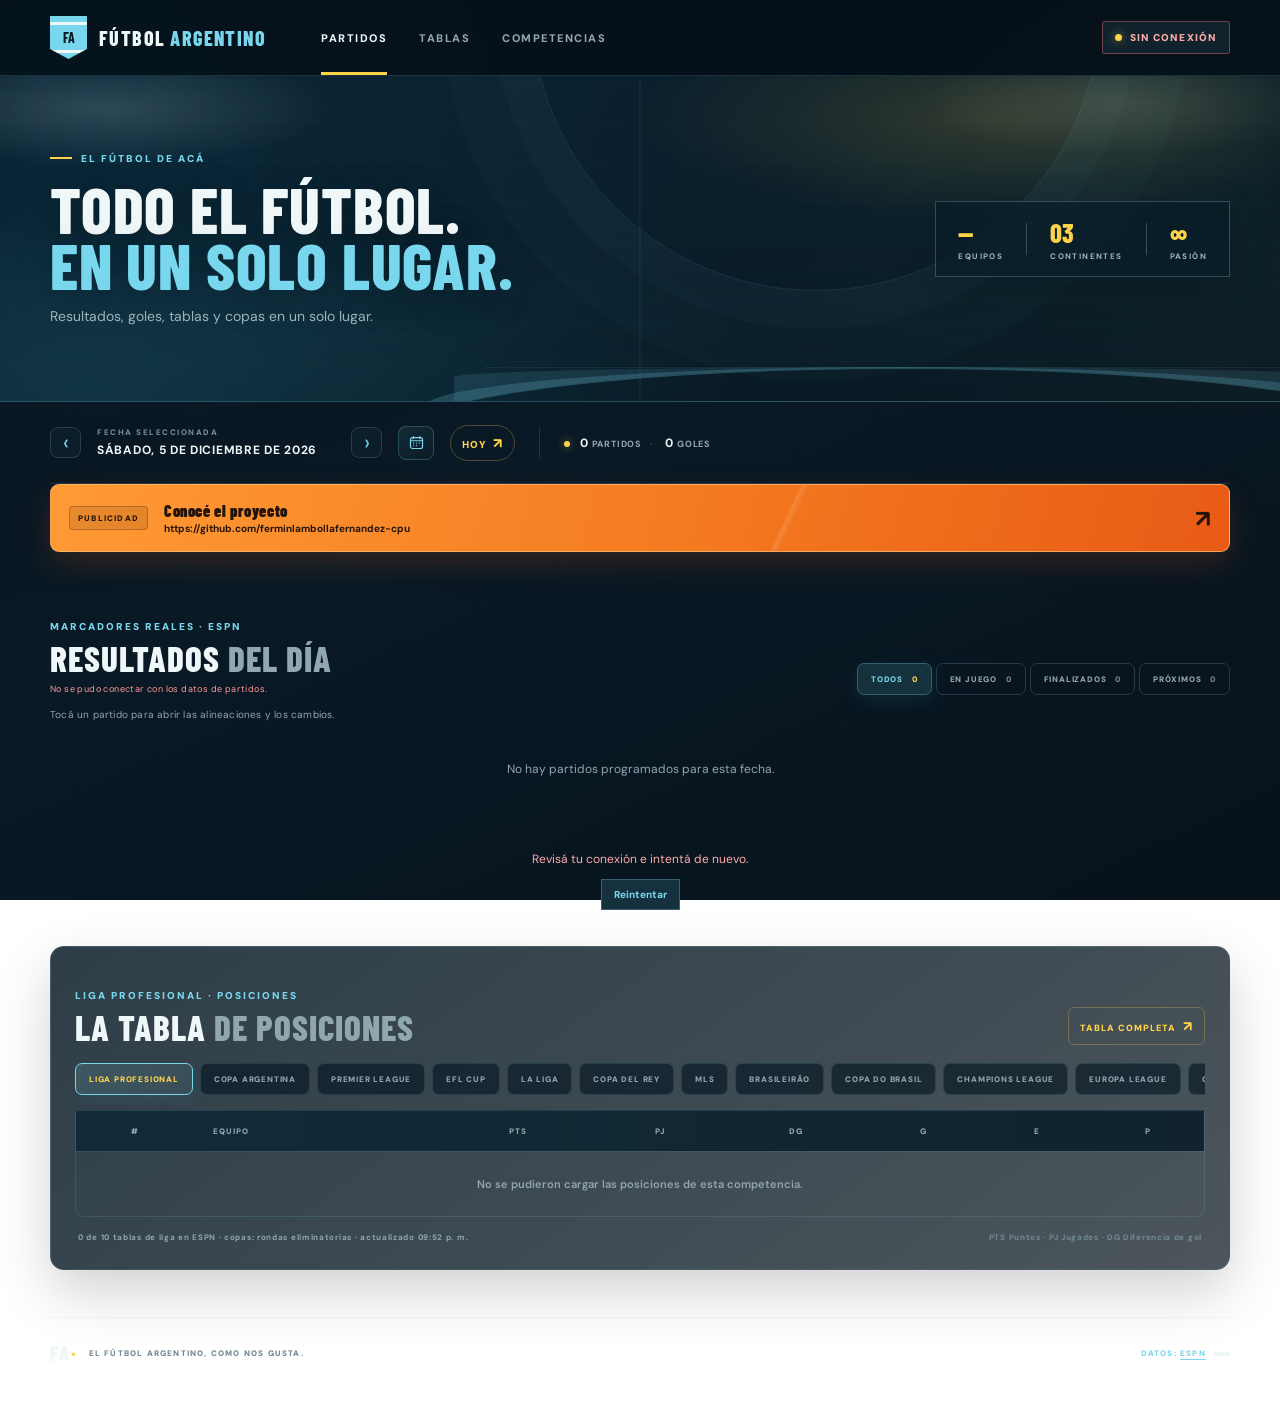
==== commit ce9baff3: "Actualizar accesos a copas y caché" ====
--- a/resultados-argentinos/index.html
+++ b/resultados-argentinos/index.html
@@ -8,7 +8,7 @@
   <link rel="preconnect" href="https://fonts.googleapis.com">
   <link rel="preconnect" href="https://fonts.gstatic.com" crossorigin>
   <link href="https://fonts.googleapis.com/css2?family=Barlow+Condensed:wght@600;700;800;900&family=DM+Sans:wght@400;500;600;700;800&display=swap" rel="stylesheet">
-  <link rel="stylesheet" href="style.css?v=player-names-changes-20261026">
+  <link rel="stylesheet" href="style.css?v=cup-rounds-20261028">
 </head>
 <body>
   <header class="topbar">
@@ -29,7 +29,7 @@
       <div class="hero-copy">
         <div class="eyebrow"><span class="eyebrow-line"></span> EL FÚTBOL DE ACÁ</div>
         <h1>Todo el fútbol.<br><em>En un solo lugar.</em></h1>
-        <p>Resultados, goles y posiciones de las competencias argentinas.</p>
+        <p>Resultados, goles, tablas y copas en un solo lugar.</p>
       </div>
       <div class="hero-stats">
         <div><strong id="teamCount">—</strong><span>EQUIPOS</span></div><i></i><div><strong>03</strong><span>CONTINENTES</span></div><i></i><div><strong>∞</strong><span>PASIÓN</span></div>
@@ -89,6 +89,6 @@
       <footer><span class="footer-brand">FA<span>·</span></span><span>EL FÚTBOL ARGENTINO, COMO NOS GUSTA.</span><span class="footer-right">DATOS: <a href="https://www.espn.com/soccer/" target="_blank" rel="noopener">ESPN</a> <i></i></span></footer>
     </div>
   </main>
-  <script src="app.js?v=player-rating-one-decimal-20261026"></script>
+  <script src="app.js?v=cups-20261028"></script>
 </body>
 </html>
--- a/resultados-argentinos/style.css
+++ b/resultados-argentinos/style.css
@@ -179,3 +179,36 @@
 .substitution-player strong{overflow:hidden;color:var(--white);font-size:8px;font-weight:600;text-overflow:ellipsis;white-space:nowrap}
 .substitution-player.entering i{color:var(--green)}
 .substitution-player.leaving i{color:#ff8585}
+
+
+.player-profile-link{display:inline;padding:0;border:0;background:transparent;color:inherit;font:inherit;text-align:inherit;cursor:pointer}
+.player-profile-link:hover{color:var(--yellow);text-decoration:underline;text-underline-offset:3px}
+.player-profile-link:focus-visible{outline:2px solid var(--sky);outline-offset:2px;border-radius:2px}
+.player-profile-panel{padding:14px;background:linear-gradient(145deg,#102a38,#0a1b26 76%)}
+.player-profile-hero{display:flex;align-items:center;gap:14px;padding:7px 2px 17px}
+.player-profile-avatar{position:relative;display:grid;width:68px;height:68px;flex:0 0 68px;place-items:center;overflow:hidden;border:1px solid rgba(121,215,237,.27);border-radius:50%;background:linear-gradient(145deg,#1c5268,#132d3b);color:var(--sky)}
+.player-profile-avatar-fallback{display:grid;width:100%;height:100%;place-items:center;font:800 24px 'Barlow Condensed',sans-serif}
+.player-profile-photo{position:absolute;inset:0;width:100%;height:100%;object-fit:cover}
+.player-profile-title{min-width:0}
+.player-profile-title>span{color:var(--sky);font-size:7px;font-weight:900;letter-spacing:1px}
+.player-profile-title h3{overflow:hidden;margin:4px 0 5px;color:var(--white);font-size:20px;line-height:1.1;text-overflow:ellipsis}
+.player-profile-club{display:flex;align-items:center;gap:6px;min-height:19px}
+.player-profile-club img{width:17px;height:17px;object-fit:contain}
+.player-profile-club small{overflow:hidden;color:#c2d1d5;font-size:9px;text-overflow:ellipsis;white-space:nowrap}
+.player-profile-facts{display:grid;grid-template-columns:repeat(3,minmax(0,1fr));border:1px solid rgba(121,215,237,.14);border-radius:8px;background:rgba(4,15,22,.32)}
+.player-profile-facts>div{display:flex;min-width:0;min-height:55px;flex-direction:column;align-items:center;justify-content:center;gap:4px;padding:7px 5px;text-align:center}
+.player-profile-facts>div+div{border-left:1px solid rgba(121,215,237,.13)}
+.player-profile-facts strong{overflow:hidden;max-width:100%;color:var(--white);font-size:12px;text-overflow:ellipsis;white-space:nowrap}
+.player-profile-facts span{overflow:hidden;max-width:100%;color:var(--muted);font-size:7px;text-overflow:ellipsis;white-space:nowrap}
+.player-career{min-width:0}
+.player-career-table{overflow-x:auto;border:1px solid rgba(121,215,237,.14);border-radius:7px;background:rgba(4,15,22,.28)}
+.player-career-head,.player-career-row{display:grid;grid-template-columns:minmax(62px,.85fr) minmax(80px,1.5fr) 28px 24px 24px 42px;gap:4px;align-items:center;min-width:286px;padding:8px 7px}
+.player-career-head{background:rgba(121,215,237,.06);color:var(--muted);font-size:7px;font-weight:900;letter-spacing:.45px;text-align:center}
+.player-career-head span:first-child,.player-career-head span:nth-child(2){text-align:left}
+.player-career-row{min-height:40px;border-top:1px solid rgba(145,166,175,.1);color:#d8e3e6;font-size:8px;text-align:center}
+.player-career-row>strong{text-align:left;color:var(--white);font-size:8px}
+.player-career-club{overflow:hidden;color:#c8d6da;text-align:left;text-overflow:ellipsis;white-space:nowrap}
+.player-career-row>b{display:inline-grid;min-height:22px;place-items:center;border:1px solid rgba(157,224,94,.35);border-radius:5px;background:rgba(157,224,94,.13);color:var(--green);font-size:10px}
+.player-career-note{margin:7px 1px 0;color:var(--muted);font-size:7px;line-height:1.45}
+@media(max-width:700px){.player-profile-panel{padding:12px}.player-profile-avatar{width:58px;height:58px;flex-basis:58px}.player-profile-title h3{font-size:18px}.player-profile-facts strong{font-size:11px}.player-career-head,.player-career-row{grid-template-columns:minmax(55px,.8fr) minmax(70px,1.3fr) 25px 21px 21px 39px;gap:3px;padding-right:5px;padding-left:5px}}
+
